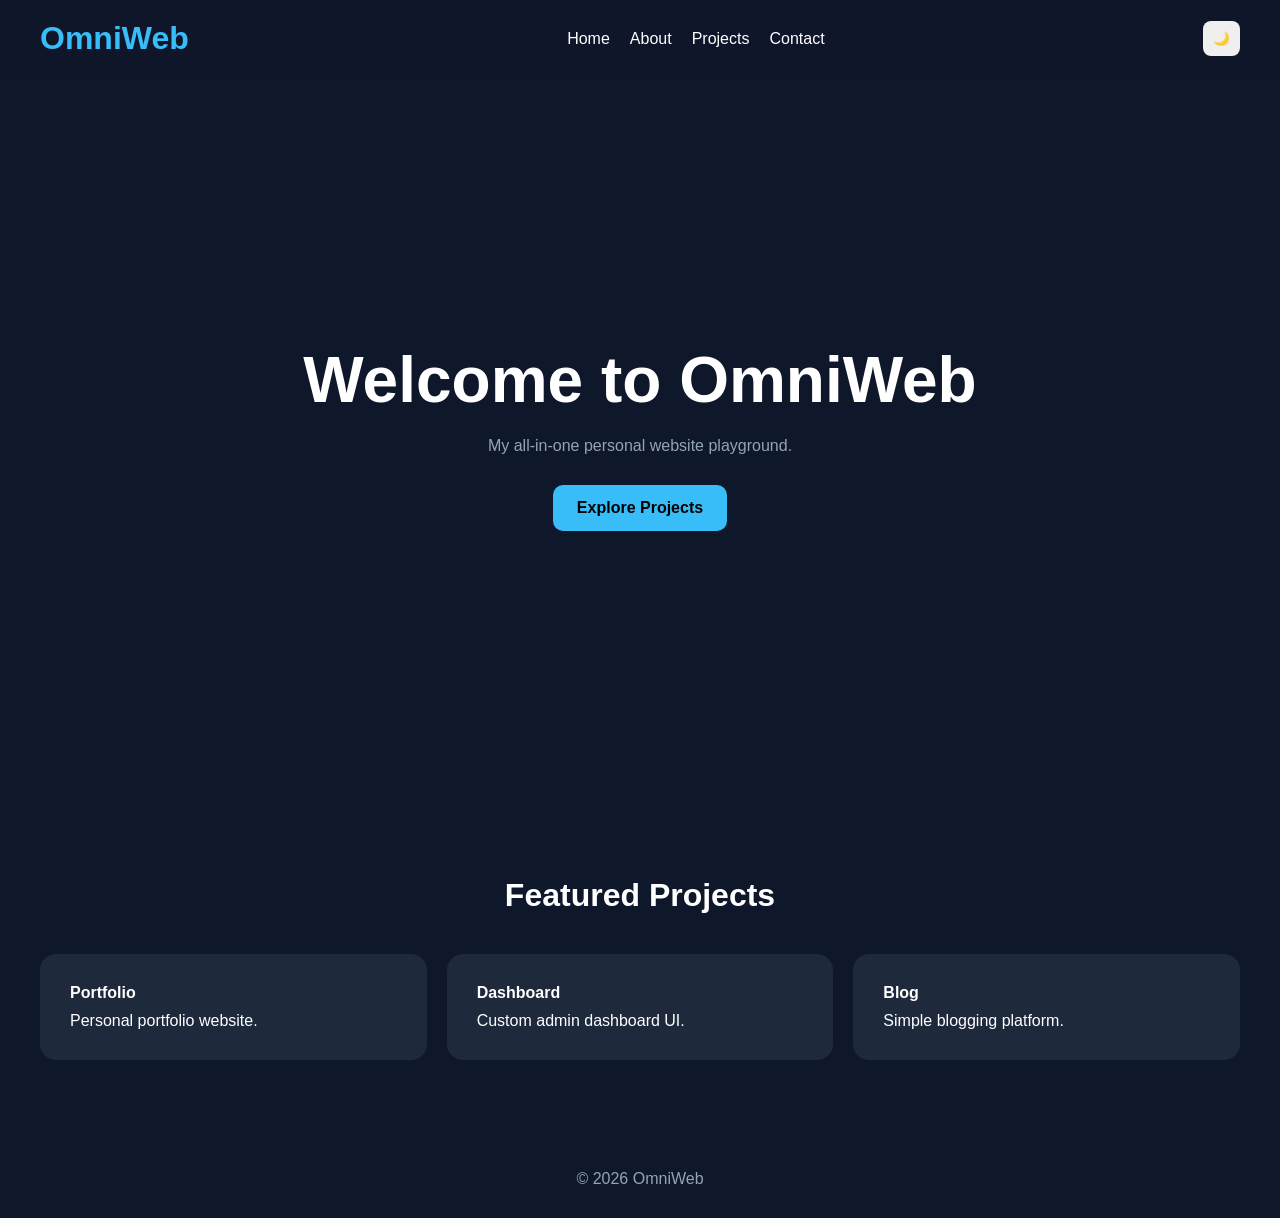
==== index.html @ 2b387e0a "Initial commit" ====
<!DOCTYPE html>
<html lang="en">
<head>
  <meta charset="UTF-8" />
  <meta name="viewport" content="width=device-width, initial-scale=1.0"/>

  <title>OmniWeb</title>

  <link rel="stylesheet" href="assets/css/style.css">
</head>
<body>

  <!-- NAVBAR -->
  <header class="navbar">
    <h1 class="logo">OmniWeb</h1>

    <nav id="navMenu">
      <a href="index.html">Home</a>
      <a href="about.html">About</a>
      <a href="projects.html">Projects</a>
      <a href="contact.html">Contact</a>
    </nav>

    <div class="nav-buttons">
      <button id="themeBtn">🌙</button>
      <button id="menuBtn">☰</button>
    </div>
  </header>

  <!-- HERO -->
  <section class="hero">
    <h2>Welcome to OmniWeb</h2>
    <p>
      My all-in-one personal website playground.
    </p>

    <a href="projects.html" class="hero-btn">
      Explore Projects
    </a>
  </section>

  <!-- PROJECT PREVIEW -->
  <section class="projects-preview">

    <h3>Featured Projects</h3>

    <div class="cards">

      <div class="card">
        <h4>Portfolio</h4>
        <p>Personal portfolio website.</p>
      </div>

      <div class="card">
        <h4>Dashboard</h4>
        <p>Custom admin dashboard UI.</p>
      </div>

      <div class="card">
        <h4>Blog</h4>
        <p>Simple blogging platform.</p>
      </div>

    </div>
  </section>

  <!-- FOOTER -->
  <footer>
    <p>© 2026 OmniWeb</p>
  </footer>

  <script src="assets/js/script.js"></script>
</body>
</html>
---- assets/css/style.css ----
:root {
  --bg: #0f172a;
  --card: #1e293b;
  --text: white;
  --accent: #38bdf8;
}

.light {
  --bg: #f8fafc;
  --card: white;
  --text: #0f172a;
}

* {
  margin: 0;
  padding: 0;
  box-sizing: border-box;
  scroll-behavior: smooth;
}

body {
  background: var(--bg);
  color: var(--text);
  font-family: Arial, sans-serif;
  transition: 0.3s ease;
}

/* NAVBAR */

.navbar {
  display: flex;
  justify-content: space-between;
  align-items: center;

  padding: 20px 40px;

  background: rgba(15, 23, 42, 0.8);
  backdrop-filter: blur(10px);

  position: sticky;
  top: 0;
}

.logo {
  color: var(--accent);
}

nav {
  display: flex;
  gap: 20px;
}

nav a {
  color: var(--text);
  text-decoration: none;
}

nav a:hover {
  color: var(--accent);
}

.nav-buttons {
  display: flex;
  gap: 10px;
}

button {
  border: none;
  padding: 10px;
  border-radius: 8px;
  cursor: pointer;
}

/* HERO */

.hero {
  min-height: 80vh;

  display: flex;
  flex-direction: column;
  justify-content: center;
  align-items: center;

  text-align: center;
  padding: 20px;

  animation: fadeIn 1s ease;
}

.hero h2 {
  font-size: 4rem;
  margin-bottom: 20px;
}

.hero p {
  max-width: 600px;
  color: #94a3b8;
  margin-bottom: 30px;
}

.hero-btn {
  background: var(--accent);
  color: black;

  padding: 14px 24px;
  border-radius: 10px;

  text-decoration: none;
  font-weight: bold;
}

/* PROJECTS */

.projects-preview {
  padding: 80px 40px;
}

.projects-preview h3 {
  text-align: center;
  margin-bottom: 40px;
  font-size: 2rem;
}

.cards {
  display: grid;

  grid-template-columns:
    repeat(auto-fit, minmax(250px, 1fr));

  gap: 20px;
}

.card {
  background: var(--card);

  padding: 30px;
  border-radius: 16px;

  transition: 0.3s ease;
}

.card:hover {
  transform: translateY(-5px);
}

.card h4 {
  margin-bottom: 10px;
}

/* FOOTER */

footer {
  text-align: center;
  padding: 30px;
  color: #94a3b8;
}

/* MOBILE */

#menuBtn {
  display: none;
}

@media (max-width: 768px) {

  nav {
    display: none;

    position: absolute;
    top: 80px;
    right: 20px;

    background: var(--card);

    flex-direction: column;

    padding: 20px;
    border-radius: 12px;
  }

  nav.active {
    display: flex;
  }

  #menuBtn {
    display: block;
  }

  .hero h2 {
    font-size: 2.5rem;
  }
}

/* ANIMATION */

@keyframes fadeIn {
  from {
    opacity: 0;
    transform: translateY(20px);
  }

  to {
    opacity: 1;
    transform: translateY(0);
  }
}
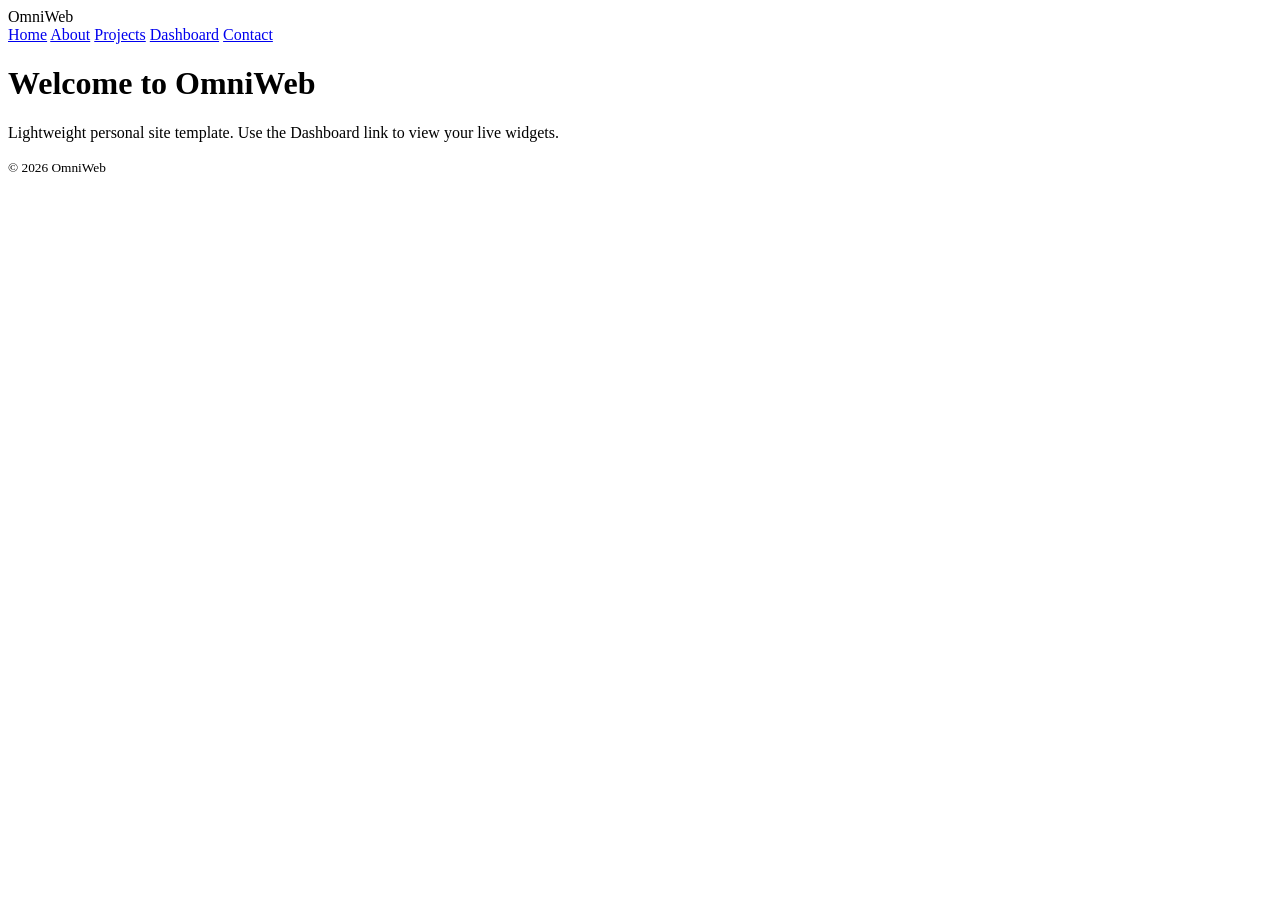
==== commit e07b38a9: "Initial commit" ====
--- a/index.html
+++ b/index.html
@@ -1,74 +1,34 @@
-<!DOCTYPE html>
+<!doctype html>
 <html lang="en">
 <head>
-  <meta charset="UTF-8" />
-  <meta name="viewport" content="width=device-width, initial-scale=1.0"/>
-
-  <title>OmniWeb</title>
-
-  <link rel="stylesheet" href="assets/css/style.css">
+  <meta charset="utf-8" />
+  <meta name="viewport" content="width=device-width,initial-scale=1" />
+  <title>OmniWeb — Home</title>
+  <link rel="stylesheet" href="style.css" />
 </head>
 <body>
-
-  <!-- NAVBAR -->
-  <header class="navbar">
-    <h1 class="logo">OmniWeb</h1>
-
-    <nav id="navMenu">
+  <header class="site-header">
+    <div class="site-brand">OmniWeb</div>
+    <nav class="site-nav">
       <a href="index.html">Home</a>
       <a href="about.html">About</a>
       <a href="projects.html">Projects</a>
+      <a href="dashboard.html" class="nav-active">Dashboard</a>
       <a href="contact.html">Contact</a>
     </nav>
-
-    <div class="nav-buttons">
-      <button id="themeBtn">🌙</button>
-      <button id="menuBtn">☰</button>
-    </div>
   </header>
 
-  <!-- HERO -->
-  <section class="hero">
-    <h2>Welcome to OmniWeb</h2>
-    <p>
-      My all-in-one personal website playground.
-    </p>
+  <main class="container">
+    <h1>Welcome to OmniWeb</h1>
+    <p>Lightweight personal site template. Use the Dashboard link to view your live widgets.</p>
+  </main>
 
-    <a href="projects.html" class="hero-btn">
-      Explore Projects
-    </a>
-  </section>
-
-  <!-- PROJECT PREVIEW -->
-  <section class="projects-preview">
-
-    <h3>Featured Projects</h3>
-
-    <div class="cards">
-
-      <div class="card">
-        <h4>Portfolio</h4>
-        <p>Personal portfolio website.</p>
-      </div>
-
-      <div class="card">
-        <h4>Dashboard</h4>
-        <p>Custom admin dashboard UI.</p>
-      </div>
-
-      <div class="card">
-        <h4>Blog</h4>
-        <p>Simple blogging platform.</p>
-      </div>
-
-    </div>
-  </section>
-
-  <!-- FOOTER -->
-  <footer>
-    <p>© 2026 OmniWeb</p>
+  <footer class="site-footer">
+    <small>&copy; <span id="year"></span> OmniWeb</small>
   </footer>
 
-  <script src="assets/js/script.js"></script>
+  <script>
+    document.getElementById('year').textContent = new Date().getFullYear();
+  </script>
 </body>
-</html>+</html>
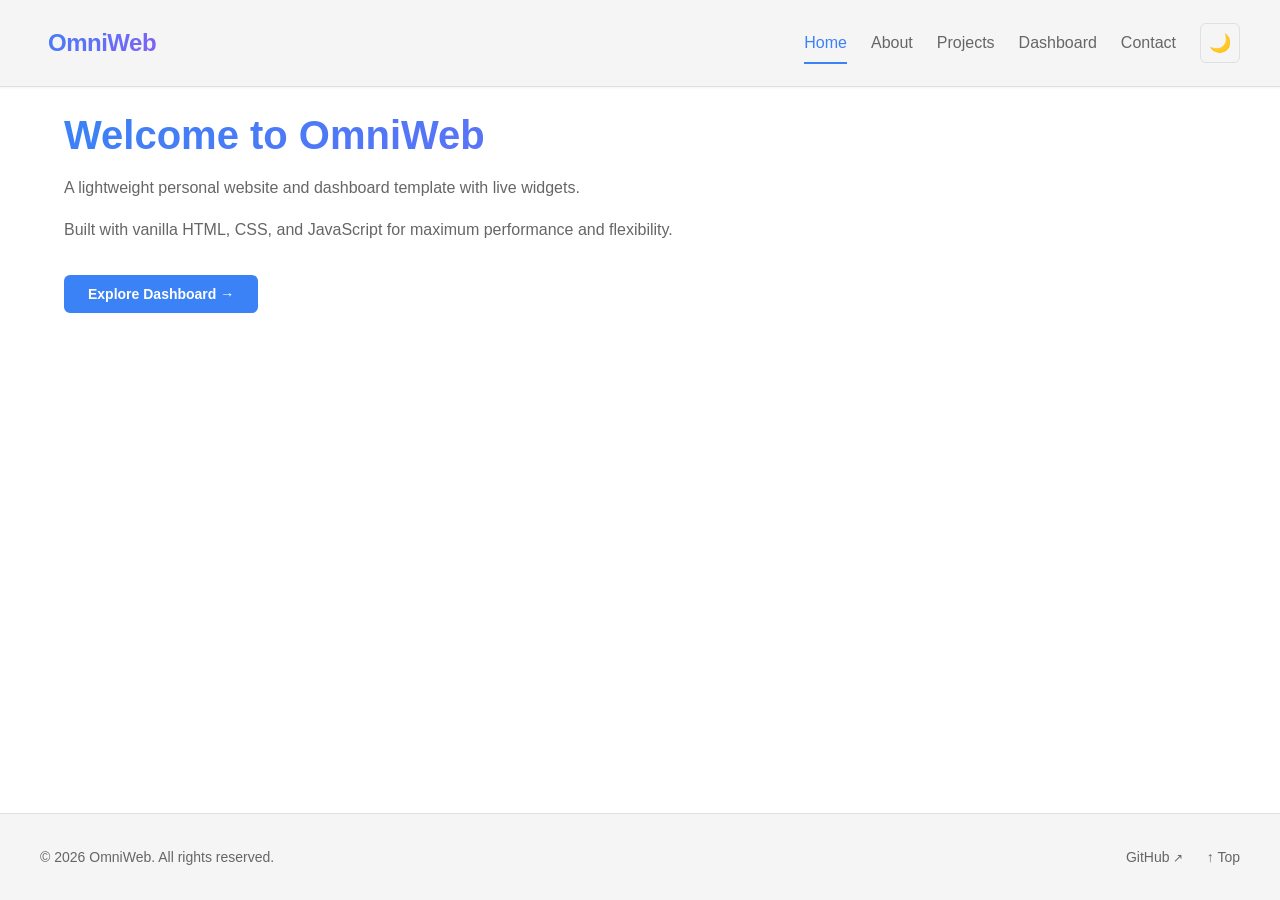
==== commit 6ffaf6b5: "Restructure and optimize: DRY HTML, extract shared header/footer, organize assets, improve code qual" ====
--- a/index.html
+++ b/index.html
@@ -1,34 +1,49 @@
-<!doctype html>
+<!DOCTYPE html>
 <html lang="en">
 <head>
-  <meta charset="utf-8" />
-  <meta name="viewport" content="width=device-width,initial-scale=1" />
+  <meta charset="UTF-8" />
+  <meta name="viewport" content="width=device-width, initial-scale=1.0" />
+  <meta name="description" content="OmniWeb - A lightweight personal website and dashboard" />
+  <meta name="theme-color" content="#3b82f6" />
   <title>OmniWeb — Home</title>
-  <link rel="stylesheet" href="style.css" />
+  <link rel="stylesheet" href="css/style.css" />
 </head>
 <body>
   <header class="site-header">
-    <div class="site-brand">OmniWeb</div>
-    <nav class="site-nav">
-      <a href="index.html">Home</a>
-      <a href="about.html">About</a>
-      <a href="projects.html">Projects</a>
-      <a href="dashboard.html" class="nav-active">Dashboard</a>
-      <a href="contact.html">Contact</a>
-    </nav>
+    <div class="header-container">
+      <a href="index.html" class="site-brand" title="OmniWeb Home">OmniWeb</a>
+      <button class="mobile-menu-btn" aria-label="Toggle navigation menu" aria-expanded="false">☰</button>
+      <nav class="site-nav" role="navigation" aria-label="Main navigation">
+        <a href="index.html" class="nav-active" data-page="home">Home</a>
+        <a href="about.html" data-page="about">About</a>
+        <a href="projects.html" data-page="projects">Projects</a>
+        <a href="dashboard.html" data-page="dashboard">Dashboard</a>
+        <a href="contact.html" data-page="contact">Contact</a>
+        <button class="toggle-dark" aria-label="Toggle dark mode" title="Toggle dark/light mode">🌙</button>
+      </nav>
+    </div>
   </header>
 
   <main class="container">
-    <h1>Welcome to OmniWeb</h1>
-    <p>Lightweight personal site template. Use the Dashboard link to view your live widgets.</p>
+    <section>
+      <h1>Welcome to OmniWeb</h1>
+      <p>A lightweight personal website and dashboard template with live widgets.</p>
+      <p>Built with vanilla HTML, CSS, and JavaScript for maximum performance and flexibility.</p>
+      <a href="dashboard.html" class="project-link">Explore Dashboard →</a>
+    </section>
   </main>
 
-  <footer class="site-footer">
-    <small>&copy; <span id="year"></span> OmniWeb</small>
+  <footer class="site-footer" role="contentinfo">
+    <div class="footer-container">
+      <small>&copy; <span id="year">2026</span> OmniWeb. All rights reserved.</small>
+      <nav class="footer-nav" aria-label="Footer links">
+        <a href="https://github.com/StaticTrace/OmniWeb" rel="external" target="_blank">GitHub</a>
+        <a href="#" class="scroll-to-top" aria-label="Back to top">↑ Top</a>
+      </nav>
+    </div>
   </footer>
 
-  <script>
-    document.getElementById('year').textContent = new Date().getFullYear();
-  </script>
+  <script src="js/utils.js"></script>
+  <script src="js/main.js"></script>
 </body>
-</html>
+</html>
--- a/css/style.css
+++ b/css/style.css
@@ -0,0 +1,9 @@
+/* Main stylesheet - Import all component styles */
+@import 'variables.css';
+@import 'global.css';
+@import 'header.css';
+@import 'footer.css';
+@import 'pages.css';
+@import 'dashboard.css';
+@import 'animations.css';
+@import 'responsive.css';
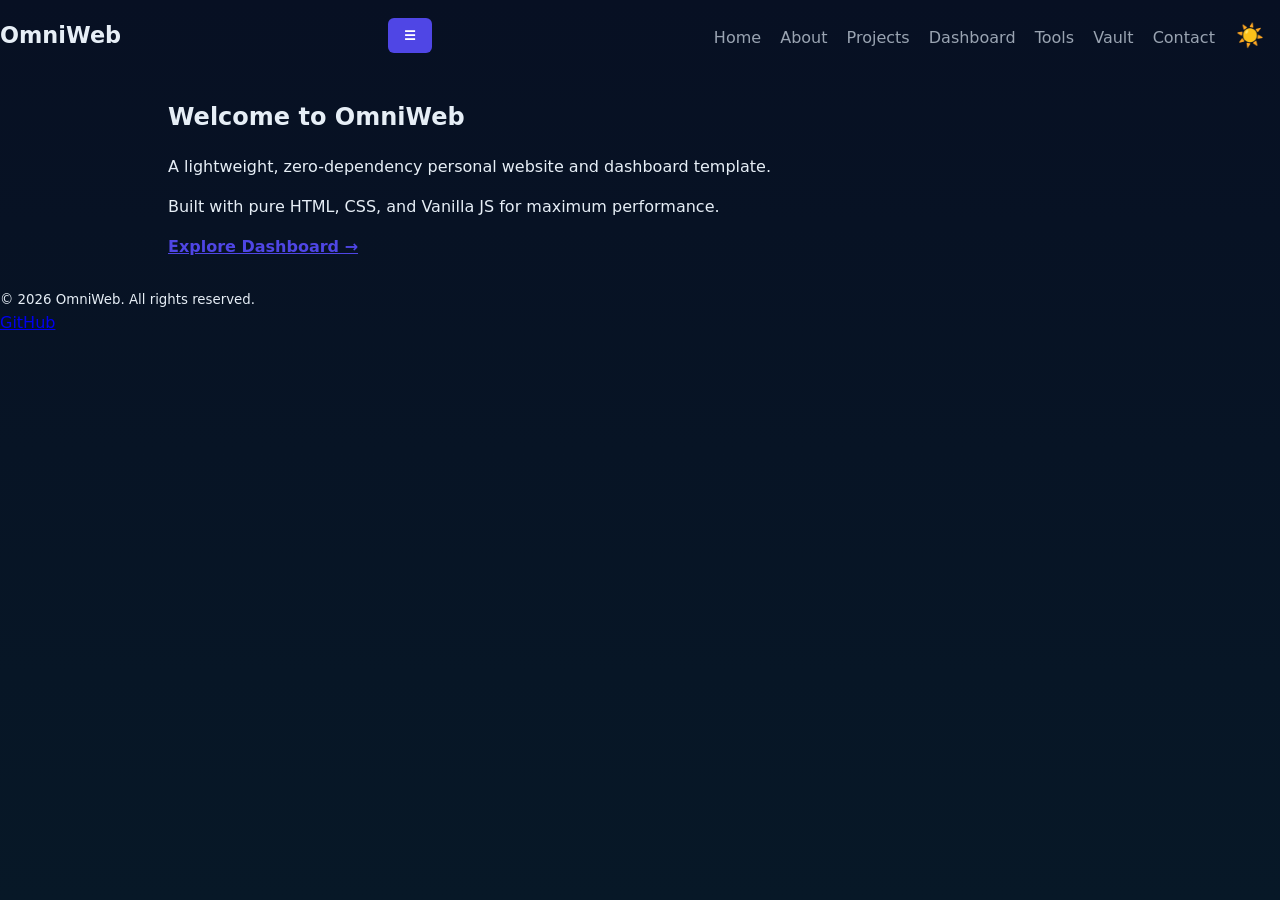
==== commit 6837a13a: "Update" ====
--- a/index.html
+++ b/index.html
@@ -4,22 +4,24 @@
   <meta charset="UTF-8" />
   <meta name="viewport" content="width=device-width, initial-scale=1.0" />
   <meta name="description" content="OmniWeb - A lightweight personal website and dashboard" />
-  <meta name="theme-color" content="#3b82f6" />
+  <meta name="theme-color" content="#4f46e5" />
   <title>OmniWeb — Home</title>
-  <link rel="stylesheet" href="css/style.css" />
+  <link rel="stylesheet" href="style.css" />
 </head>
 <body>
   <header class="site-header">
     <div class="header-container">
-      <a href="index.html" class="site-brand" title="OmniWeb Home">OmniWeb</a>
-      <button class="mobile-menu-btn" aria-label="Toggle navigation menu" aria-expanded="false">☰</button>
+      <a href="index.html" class="site-brand">OmniWeb</a>
+      <button class="mobile-menu-btn" aria-label="Toggle navigation menu">☰</button>
       <nav class="site-nav" role="navigation" aria-label="Main navigation">
-        <a href="index.html" class="nav-active" data-page="home">Home</a>
-        <a href="about.html" data-page="about">About</a>
-        <a href="projects.html" data-page="projects">Projects</a>
-        <a href="dashboard.html" data-page="dashboard">Dashboard</a>
-        <a href="contact.html" data-page="contact">Contact</a>
-        <button class="toggle-dark" aria-label="Toggle dark mode" title="Toggle dark/light mode">🌙</button>
+        <a href="index.html" class="nav-active">Home</a>
+        <a href="about.html">About</a>
+        <a href="projects.html">Projects</a>
+        <a href="dashboard.html">Dashboard</a>
+        <a href="tools.html">Tools</a>
+        <a href="vault.html">Vault</a>
+        <a href="contact.html">Contact</a>
+        <button class="toggle-dark" aria-label="Toggle dark mode">🌙</button>
       </nav>
     </div>
   </header>
@@ -27,23 +29,21 @@
   <main class="container">
     <section>
       <h1>Welcome to OmniWeb</h1>
-      <p>A lightweight personal website and dashboard template with live widgets.</p>
-      <p>Built with vanilla HTML, CSS, and JavaScript for maximum performance and flexibility.</p>
-      <a href="dashboard.html" class="project-link">Explore Dashboard →</a>
+      <p>A lightweight, zero-dependency personal website and dashboard template.</p>
+      <p>Built with pure HTML, CSS, and Vanilla JS for maximum performance.</p>
+      <a href="dashboard.html" style="color:var(--accent); font-weight:600;">Explore Dashboard →</a>
     </section>
   </main>
 
-  <footer class="site-footer" role="contentinfo">
+  <footer class="site-footer">
     <div class="footer-container">
       <small>&copy; <span id="year">2026</span> OmniWeb. All rights reserved.</small>
-      <nav class="footer-nav" aria-label="Footer links">
-        <a href="https://github.com/StaticTrace/OmniWeb" rel="external" target="_blank">GitHub</a>
-        <a href="#" class="scroll-to-top" aria-label="Back to top">↑ Top</a>
+      <nav>
+        <a href="https://github.com/StaticTrace/OmniWeb" target="_blank">GitHub</a>
       </nav>
     </div>
   </footer>
 
-  <script src="js/utils.js"></script>
-  <script src="js/main.js"></script>
+  <script src="script.js"></script>
 </body>
 </html>
--- a/style.css
+++ b/style.css
@@ -0,0 +1,61 @@
+/* style.css - Consolidated flat structure */
+:root {
+  --text: #e6eef6;
+  --muted: #9aa4b2;
+  --accent: #4f46e5;
+  --bg: linear-gradient(180deg, #071023 0%, #071827 100%);
+  --radius: 8px;
+  --focus: rgba(79, 70, 229, 0.18);
+}
+
+* { box-sizing: border-box; }
+html, body { height: 100%; margin: 0; }
+body {
+  color: var(--text);
+  background: var(--bg);
+  font-family: system-ui, -apple-system, sans-serif;
+  line-height: 1.5;
+}
+
+/* Layout */
+.container { max-width: 980px; margin: 28px auto; padding: 0 18px; }
+
+/* Header */
+.site-header { padding: 12px 0; }
+.header-container { display: flex; align-items: center; justify-content: space-between; }
+.site-brand { color: var(--text); font-weight: 600; text-decoration: none; font-size: 1.4rem; }
+.site-nav a { color: var(--muted); margin-left: 14px; text-decoration: none; }
+.site-nav a.active { color: var(--text); font-weight: 600; }
+
+/* Dark/Light Toggle */
+.toggle-dark { background: none; border: none; font-size: 1.4rem; cursor: pointer; }
+
+/* Widgets & Cards */
+.widget { background: rgba(255,255,255,0.05); padding: 18px; border-radius: var(--radius); margin-bottom: 20px; }
+
+/* Tools specific */
+.output { background: rgba(0,0,0,0.06); padding: 12px; border-radius: 6px; white-space: pre-wrap; overflow: auto; }
+
+/* Buttons */
+button {
+  background: var(--accent);
+  color: white;
+  border: 0;
+  padding: 10px 16px;
+  border-radius: 6px;
+  cursor: pointer;
+  font-weight: 600;
+}
+button:active { transform: translateY(1px); }
+
+/* Responsive */
+@media (max-width: 520px) {
+  .site-nav { flex-wrap: wrap; gap: 8px; }
+  .header-container { flex-direction: column; align-items: flex-start; }
+}
+
+/* Focus styles */
+a:focus, button:focus, input:focus, textarea:focus {
+  outline: 3px solid var(--focus);
+  outline-offset: 3px;
+}
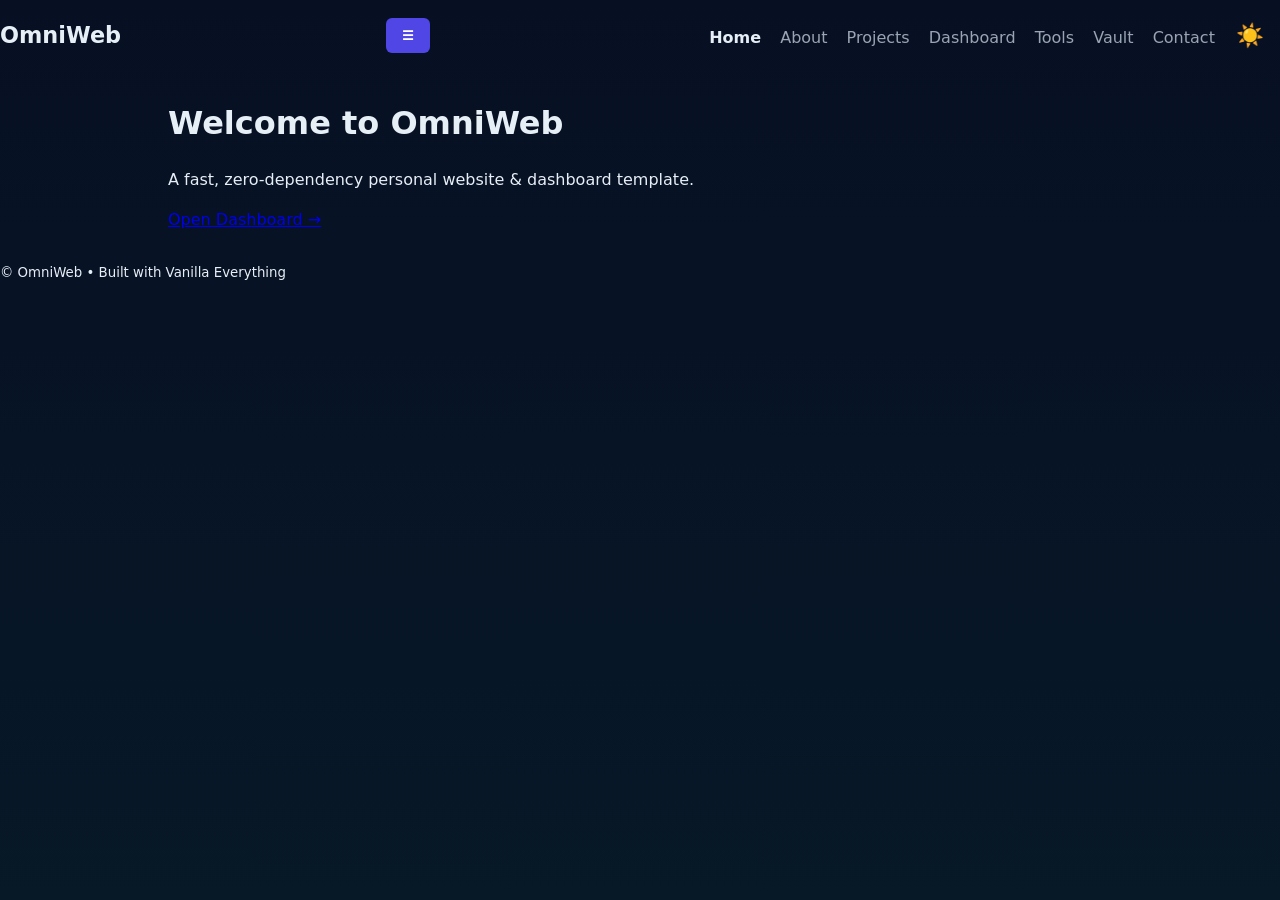
==== commit a06aa4d0: "Update" ====
--- a/index.html
+++ b/index.html
@@ -1,46 +1,39 @@
 <!DOCTYPE html>
 <html lang="en">
 <head>
-  <meta charset="UTF-8" />
-  <meta name="viewport" content="width=device-width, initial-scale=1.0" />
-  <meta name="description" content="OmniWeb - A lightweight personal website and dashboard" />
-  <meta name="theme-color" content="#4f46e5" />
+  <meta charset="UTF-8">
+  <meta name="viewport" content="width=device-width, initial-scale=1.0">
+  <meta name="description" content="OmniWeb - Lightweight personal website and dashboard">
   <title>OmniWeb — Home</title>
-  <link rel="stylesheet" href="style.css" />
+  <link rel="stylesheet" href="style.css">
 </head>
 <body>
   <header class="site-header">
     <div class="header-container">
       <a href="index.html" class="site-brand">OmniWeb</a>
-      <button class="mobile-menu-btn" aria-label="Toggle navigation menu">☰</button>
-      <nav class="site-nav" role="navigation" aria-label="Main navigation">
-        <a href="index.html" class="nav-active">Home</a>
+      <button class="mobile-menu-btn" aria-label="Toggle menu">☰</button>
+      <nav class="site-nav">
+        <a href="index.html" class="active">Home</a>
         <a href="about.html">About</a>
         <a href="projects.html">Projects</a>
         <a href="dashboard.html">Dashboard</a>
         <a href="tools.html">Tools</a>
         <a href="vault.html">Vault</a>
         <a href="contact.html">Contact</a>
-        <button class="toggle-dark" aria-label="Toggle dark mode">🌙</button>
+        <button class="toggle-dark" aria-label="Toggle theme">🌙</button>
       </nav>
     </div>
   </header>
 
   <main class="container">
-    <section>
-      <h1>Welcome to OmniWeb</h1>
-      <p>A lightweight, zero-dependency personal website and dashboard template.</p>
-      <p>Built with pure HTML, CSS, and Vanilla JS for maximum performance.</p>
-      <a href="dashboard.html" style="color:var(--accent); font-weight:600;">Explore Dashboard →</a>
-    </section>
+    <h1>Welcome to OmniWeb</h1>
+    <p>A fast, zero-dependency personal website &amp; dashboard template.</p>
+    <a href="dashboard.html" class="button">Open Dashboard →</a>
   </main>
 
   <footer class="site-footer">
     <div class="footer-container">
-      <small>&copy; <span id="year">2026</span> OmniWeb. All rights reserved.</small>
-      <nav>
-        <a href="https://github.com/StaticTrace/OmniWeb" target="_blank">GitHub</a>
-      </nav>
+      <small>&copy; <span id="year"></span> OmniWeb • Built with Vanilla Everything</small>
     </div>
   </footer>
 
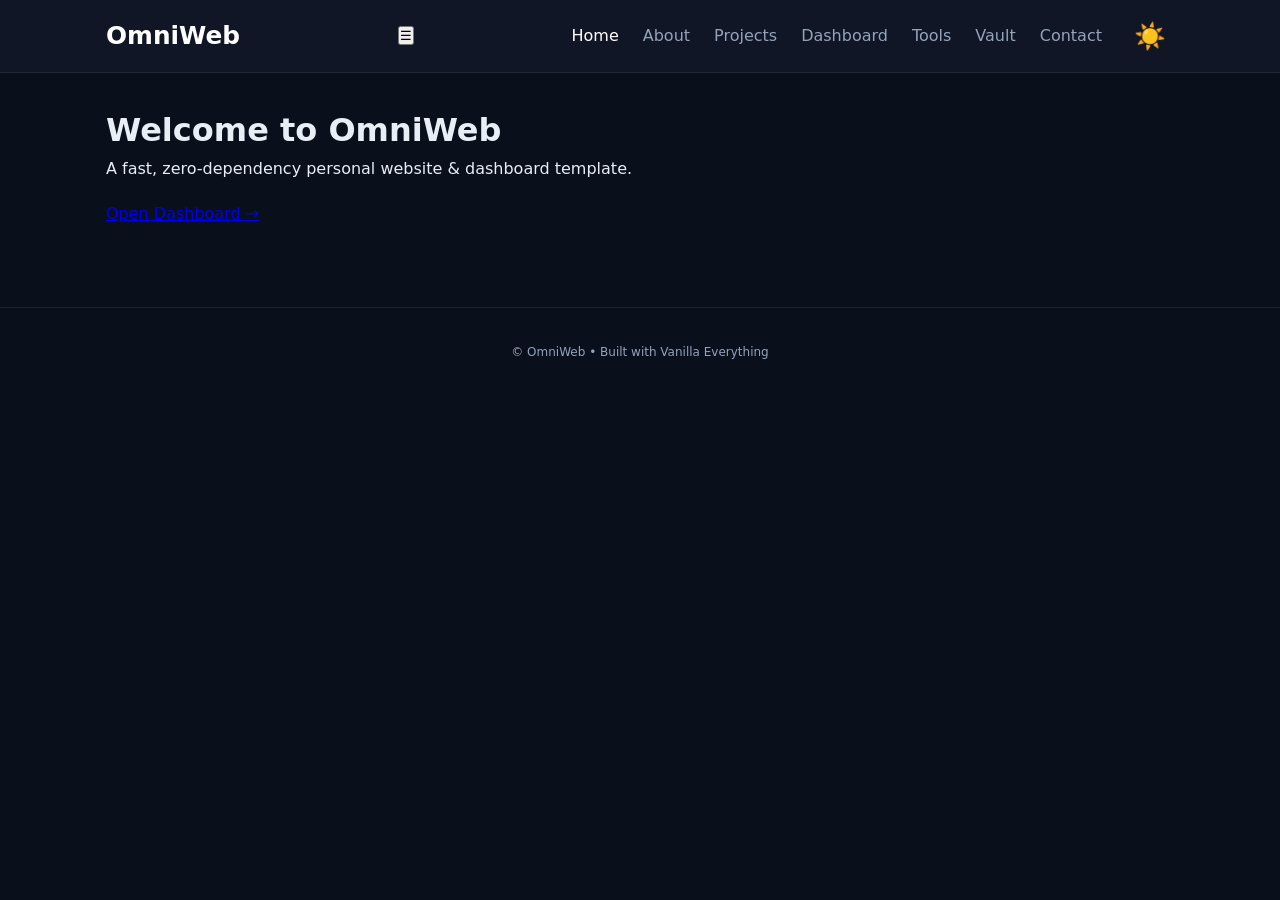
==== commit f2bf0322: "feat: finalize clean flat structure + consistent HTML files" ====
--- a/index.html
+++ b/index.html
@@ -3,7 +3,7 @@
 <head>
   <meta charset="UTF-8">
   <meta name="viewport" content="width=device-width, initial-scale=1.0">
-  <meta name="description" content="OmniWeb - Lightweight personal website and dashboard">
+  <meta name="description" content="OmniWeb - Lightweight zero-dependency personal website and dashboard template">
   <title>OmniWeb — Home</title>
   <link rel="stylesheet" href="style.css">
 </head>
@@ -12,7 +12,7 @@
     <div class="header-container">
       <a href="index.html" class="site-brand">OmniWeb</a>
       <button class="mobile-menu-btn" aria-label="Toggle menu">☰</button>
-      <nav class="site-nav">
+      <nav class="site-nav" aria-label="Main navigation">
         <a href="index.html" class="active">Home</a>
         <a href="about.html">About</a>
         <a href="projects.html">Projects</a>
@@ -28,7 +28,7 @@
   <main class="container">
     <h1>Welcome to OmniWeb</h1>
     <p>A fast, zero-dependency personal website &amp; dashboard template.</p>
-    <a href="dashboard.html" class="button">Open Dashboard →</a>
+    <a href="dashboard.html" class="button" style="display:inline-block; margin-top:20px;">Open Dashboard →</a>
   </main>
 
   <footer class="site-footer">
--- a/style.css
+++ b/style.css
@@ -1,61 +1,241 @@
-/* style.css - Consolidated flat structure */
+/* style.css - Consolidated & Enhanced for OmniWeb (Flat Root) */
 :root {
+  --bg: #0a0f1c;
+  --surface: #111827;
   --text: #e6eef6;
-  --muted: #9aa4b2;
-  --accent: #4f46e5;
-  --bg: linear-gradient(180deg, #071023 0%, #071827 100%);
-  --radius: 8px;
-  --focus: rgba(79, 70, 229, 0.18);
-}
-
-* { box-sizing: border-box; }
-html, body { height: 100%; margin: 0; }
+  --muted: #94a3b8;
+  --accent: #6366f1;
+  --success: #22c55e;
+  --danger: #ef4444;
+  --radius: 12px;
+  --transition: all 0.25s cubic-bezier(0.4, 0.0, 0.2, 1);
+}
+
+* {
+  box-sizing: border-box;
+  margin: 0;
+  padding: 0;
+}
+
 body {
+  font-family: system-ui, -apple-system, BlinkMacSystemFont, 'Segoe UI', Roboto, sans-serif;
+  background: var(--bg);
   color: var(--text);
-  background: var(--bg);
-  font-family: system-ui, -apple-system, sans-serif;
-  line-height: 1.5;
+  line-height: 1.6;
+  min-height: 100vh;
 }
 
 /* Layout */
-.container { max-width: 980px; margin: 28px auto; padding: 0 18px; }
+.container { max-width: 1100px; margin: 0 auto; padding: 2rem 1rem; }
 
 /* Header */
-.site-header { padding: 12px 0; }
-.header-container { display: flex; align-items: center; justify-content: space-between; }
-.site-brand { color: var(--text); font-weight: 600; text-decoration: none; font-size: 1.4rem; }
-.site-nav a { color: var(--muted); margin-left: 14px; text-decoration: none; }
-.site-nav a.active { color: var(--text); font-weight: 600; }
-
-/* Dark/Light Toggle */
-.toggle-dark { background: none; border: none; font-size: 1.4rem; cursor: pointer; }
-
-/* Widgets & Cards */
-.widget { background: rgba(255,255,255,0.05); padding: 18px; border-radius: var(--radius); margin-bottom: 20px; }
-
-/* Tools specific */
-.output { background: rgba(0,0,0,0.06); padding: 12px; border-radius: 6px; white-space: pre-wrap; overflow: auto; }
-
-/* Buttons */
-button {
+.site-header {
+  background: rgba(17, 24, 39, 0.95);
+  backdrop-filter: blur(12px);
+  position: sticky;
+  top: 0;
+  z-index: 100;
+  border-bottom: 1px solid rgba(255,255,255,0.08);
+}
+
+.header-container {
+  display: flex;
+  align-items: center;
+  justify-content: space-between;
+  max-width: 1100px;
+  margin: 0 auto;
+  padding: 1rem;
+}
+
+.site-brand { font-size: 1.55rem; font-weight: 700; color: white; text-decoration: none; }
+
+.site-nav {
+  display: flex;
+  align-items: center;
+  gap: 1.5rem;
+}
+
+.site-nav a {
+  color: var(--muted);
+  text-decoration: none;
+  font-weight: 500;
+  transition: var(--transition);
+}
+
+.site-nav a:hover, .site-nav a.active { color: white; }
+
+.toggle-dark {
+  background: none;
+  border: none;
+  font-size: 1.6rem;
+  cursor: pointer;
+  padding: 4px 8px;
+}
+
+/* Widgets */
+.widget {
+  background: var(--surface);
+  border-radius: var(--radius);
+  padding: 1.75rem;
+  margin-bottom: 1.75rem;
+  box-shadow: 0 4px 6px -1px rgba(0, 0, 0, 0.1);
+}
+
+/* Tools Grid */
+.tools-grid {
+  display: grid;
+  grid-template-columns: repeat(auto-fit, minmax(340px, 1fr));
+  gap: 1.75rem;
+}
+
+/* Form Elements */
+textarea, input {
+  width: 100%;
+  background: rgba(0, 0, 0, 0.3);
+  border: 1px solid rgba(255,255,255,0.1);
+  border-radius: 8px;
+  padding: 12px 14px;
+  color: var(--text);
+  font-family: inherit;
+  resize: vertical;
+}
+
+textarea:focus, input:focus {
+  outline: none;
+  border-color: var(--accent);
+  box-shadow: 0 0 0 3px rgba(99, 102, 241, 0.2);
+}
+
+/* Output Areas */
+.output {
+  background: rgba(0, 0, 0, 0.25);
+  border-radius: 8px;
+  padding: 14px;
+  margin-top: 12px;
+  font-size: 0.95rem;
+  white-space: pre-wrap;
+  overflow-x: auto;
+  max-height: 300px;
+}
+
+/* ==================== CALCULATOR STYLES (Refined) ==================== */
+.calc-display {
+  width: 100%;
+  background: #0a0f1c;
+  border: 2px solid #1f2937;
+  border-radius: 10px;
+  padding: 18px 16px;
+  font-size: 2rem;
+  font-weight: 600;
+  text-align: right;
+  margin-bottom: 16px;
+  color: #e0f2fe;
+  letter-spacing: 1px;
+}
+
+.calc-grid {
+  display: grid;
+  grid-template-columns: repeat(4, 1fr);
+  gap: 10px;
+}
+
+.calc-grid button {
+  padding: 20px 8px;
+  font-size: 1.25rem;
+  font-weight: 600;
+  border: none;
+  border-radius: 10px;
+  cursor: pointer;
+  transition: var(--transition);
+  box-shadow: 0 2px 4px rgba(0, 0, 0, 0.2);
+}
+
+/* Number buttons */
+.calc-grid button:not(.operator):not(.special) {
+  background: #1f2937;
+  color: var(--text);
+}
+
+.calc-grid button:not(.operator):not(.special):hover {
+  background: #374151;
+  transform: translateY(-2px);
+}
+
+/* Operator buttons */
+.calc-grid button.operator {
   background: var(--accent);
   color: white;
-  border: 0;
-  padding: 10px 16px;
-  border-radius: 6px;
-  cursor: pointer;
-  font-weight: 600;
-}
-button:active { transform: translateY(1px); }
+  font-weight: 700;
+}
+
+.calc-grid button.operator:hover {
+  background: #818cf8;
+  transform: translateY(-2px);
+}
+
+/* Special buttons (C, ±, %) */
+.calc-grid button.special {
+  background: #334155;
+  color: #f1f5f9;
+  font-weight: 500;
+}
+
+.calc-grid button.special:hover {
+  background: #475569;
+  transform: translateY(-2px);
+}
+
+/* Equals button */
+.calc-grid button.equals {
+  background: #22c55e;
+  color: white;
+  font-weight: 700;
+  grid-column: span 1;
+}
+
+.calc-grid button.equals:hover {
+  background: #4ade80;
+}
+
+/* Zero button spans two columns */
+.calc-grid button.zero {
+  grid-column: span 2;
+}
+
+/* Footer */
+.site-footer {
+  border-top: 1px solid rgba(255,255,255,0.08);
+  padding: 2rem 1rem;
+  margin-top: 3rem;
+}
+
+.footer-container {
+  max-width: 1100px;
+  margin: 0 auto;
+  text-align: center;
+  color: var(--muted);
+  font-size: 0.9rem;
+}
 
 /* Responsive */
-@media (max-width: 520px) {
-  .site-nav { flex-wrap: wrap; gap: 8px; }
-  .header-container { flex-direction: column; align-items: flex-start; }
-}
-
-/* Focus styles */
-a:focus, button:focus, input:focus, textarea:focus {
-  outline: 3px solid var(--focus);
-  outline-offset: 3px;
+@media (max-width: 640px) {
+  .header-container { flex-direction: column; gap: 1rem; }
+  .site-nav { flex-wrap: wrap; justify-content: center; gap: 1rem; }
+  .tools-grid { grid-template-columns: 1fr; }
+  
+  .calc-grid button { padding: 18px 6px; font-size: 1.1rem; }
+}
+
+/* Light Mode */
+html.light {
+  --bg: #f8fafc;
+  --surface: #ffffff;
+  --text: #1e2937;
+  --muted: #64748b;
+}
+
+html.light .calc-display {
+  background: #f1f5f9;
+  color: #1e2937;
+  border-color: #cbd5e1;
 }
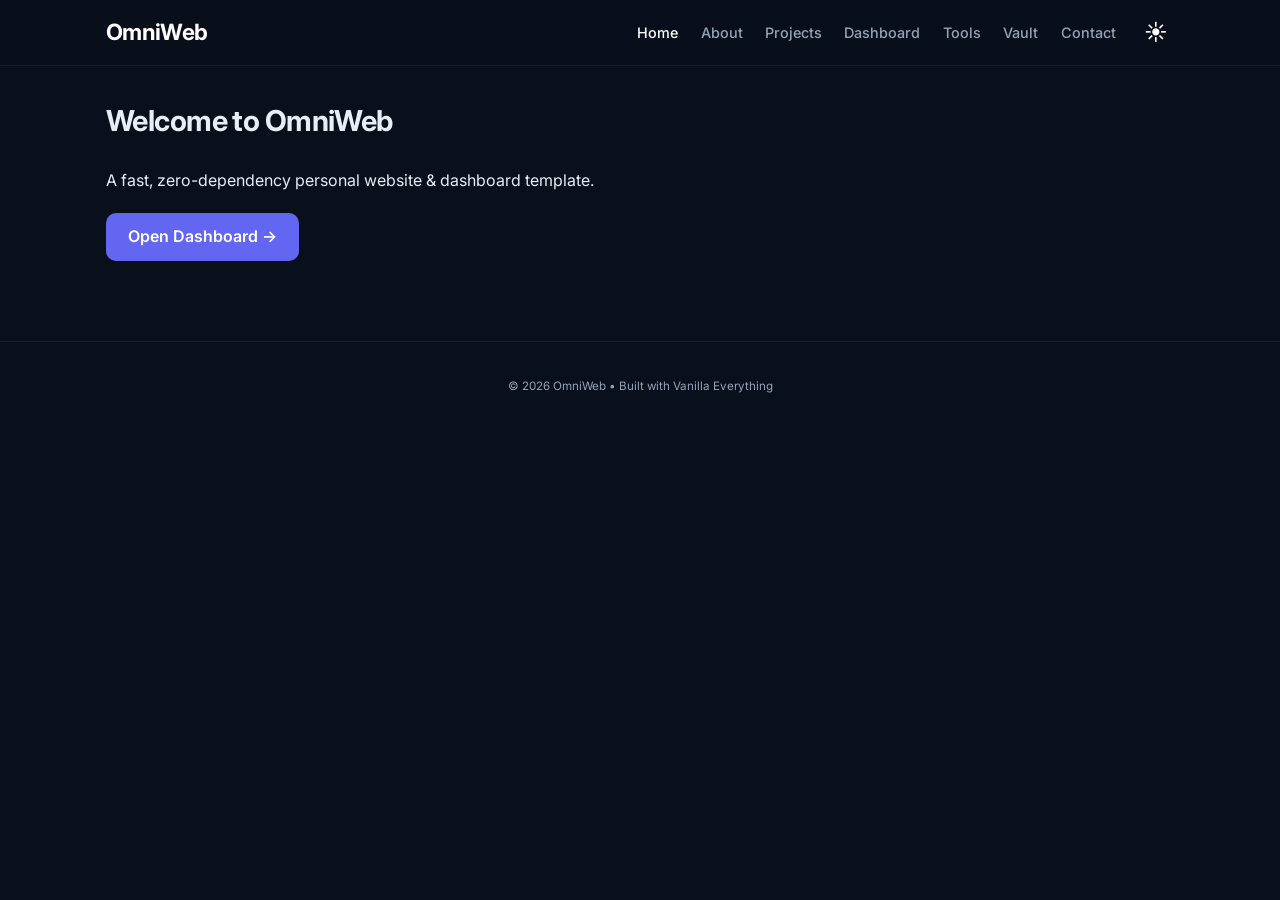
==== commit 74d62222: "Update" ====
--- a/index.html
+++ b/index.html
@@ -3,8 +3,17 @@
 <head>
   <meta charset="UTF-8">
   <meta name="viewport" content="width=device-width, initial-scale=1.0">
-  <meta name="description" content="OmniWeb - Lightweight zero-dependency personal website and dashboard template">
+  <meta name="description" content="OmniWeb — Lightweight zero-dependency personal website and dashboard template.">
+  <meta property="og:title" content="OmniWeb">
+  <meta property="og:description" content="A fast, zero-dependency personal website and dashboard template built with pure HTML, CSS, and JavaScript.">
+  <meta property="og:type" content="website">
+  <meta name="twitter:card" content="summary">
+  <meta name="twitter:title" content="OmniWeb">
+  <meta name="twitter:description" content="A fast, zero-dependency personal website and dashboard template.">
   <title>OmniWeb — Home</title>
+  <link rel="icon" type="image/svg+xml" href="favicon.svg">
+  <link rel="manifest" href="manifest.json">
+  <meta name="theme-color" content="#6366f1">
   <link rel="stylesheet" href="style.css">
 </head>
 <body>
@@ -39,4 +48,4 @@
 
   <script src="script.js"></script>
 </body>
-</html>+</html>
--- a/style.css
+++ b/style.css
@@ -1,41 +1,55 @@
-/* style.css - Consolidated & Enhanced for OmniWeb (Flat Root) */
+/* style.css - OmniWeb */
+@import url('https://fonts.googleapis.com/css2?family=Inter:wght@400;500;600;700&display=swap');
+
 :root {
   --bg: #0a0f1c;
   --surface: #111827;
+  --surface2: #1a2235;
   --text: #e6eef6;
   --muted: #94a3b8;
   --accent: #6366f1;
+  --accent-soft: rgba(99,102,241,0.12);
   --success: #22c55e;
   --danger: #ef4444;
-  --radius: 12px;
-  --transition: all 0.25s cubic-bezier(0.4, 0.0, 0.2, 1);
-}
-
-* {
-  box-sizing: border-box;
-  margin: 0;
-  padding: 0;
-}
+  --radius: 14px;
+  --transition: all 0.22s cubic-bezier(0.4, 0.0, 0.2, 1);
+}
+
+* { box-sizing: border-box; margin: 0; padding: 0; }
 
 body {
-  font-family: system-ui, -apple-system, BlinkMacSystemFont, 'Segoe UI', Roboto, sans-serif;
+  font-family: 'Inter', system-ui, -apple-system, sans-serif;
   background: var(--bg);
   color: var(--text);
   line-height: 1.6;
   min-height: 100vh;
-}
-
-/* Layout */
+  animation: pageIn 0.28s ease both;
+}
+
+@keyframes pageIn {
+  from { opacity: 0; transform: translateY(10px); }
+  to   { opacity: 1; transform: translateY(0); }
+}
+
+/* ── Layout ─────────────────────────────────────────────────────────────────── */
 .container { max-width: 1100px; margin: 0 auto; padding: 2rem 1rem; }
 
-/* Header */
+h1 {
+  font-size: 1.8rem;
+  font-weight: 700;
+  margin-bottom: 1.5rem;
+  letter-spacing: -0.02em;
+}
+
+/* ── Header ─────────────────────────────────────────────────────────────────── */
 .site-header {
-  background: rgba(17, 24, 39, 0.95);
-  backdrop-filter: blur(12px);
+  background: rgba(10, 15, 28, 0.92);
+  backdrop-filter: blur(16px);
+  -webkit-backdrop-filter: blur(16px);
   position: sticky;
   top: 0;
   z-index: 100;
-  border-bottom: 1px solid rgba(255,255,255,0.08);
+  border-bottom: 1px solid rgba(255,255,255,0.07);
 }
 
 .header-container {
@@ -44,20 +58,27 @@
   justify-content: space-between;
   max-width: 1100px;
   margin: 0 auto;
-  padding: 1rem;
-}
-
-.site-brand { font-size: 1.55rem; font-weight: 700; color: white; text-decoration: none; }
+  padding: 0.9rem 1rem;
+}
+
+.site-brand {
+  font-size: 1.4rem;
+  font-weight: 700;
+  color: white;
+  text-decoration: none;
+  letter-spacing: -0.03em;
+}
 
 .site-nav {
   display: flex;
   align-items: center;
-  gap: 1.5rem;
+  gap: 1.4rem;
 }
 
 .site-nav a {
   color: var(--muted);
   text-decoration: none;
+  font-size: 0.9rem;
   font-weight: 500;
   transition: var(--transition);
 }
@@ -67,144 +88,810 @@
 .toggle-dark {
   background: none;
   border: none;
-  font-size: 1.6rem;
-  cursor: pointer;
-  padding: 4px 8px;
-}
-
-/* Widgets */
+  font-size: 1.4rem;
+  cursor: pointer;
+  padding: 4px 6px;
+  line-height: 1;
+}
+
+.mobile-menu-btn {
+  display: none;
+  background: none;
+  border: 1px solid rgba(255,255,255,0.14);
+  color: var(--text);
+  font-size: 1.3rem;
+  line-height: 1;
+  padding: 6px 12px;
+  border-radius: 8px;
+  cursor: pointer;
+  transition: var(--transition);
+}
+.mobile-menu-btn:hover { background: rgba(255,255,255,0.07); }
+
+/* ── Widgets ────────────────────────────────────────────────────────────────── */
 .widget {
   background: var(--surface);
   border-radius: var(--radius);
-  padding: 1.75rem;
-  margin-bottom: 1.75rem;
-  box-shadow: 0 4px 6px -1px rgba(0, 0, 0, 0.1);
-}
-
-/* Tools Grid */
+  padding: 1.6rem;
+  box-shadow: 0 1px 3px rgba(0,0,0,0.2), 0 8px 24px rgba(0,0,0,0.12);
+  border: 1px solid rgba(255,255,255,0.05);
+  transition: opacity 0.5s ease, transform 0.5s ease, box-shadow 0.22s;
+}
+
+.widget:hover {
+  box-shadow: 0 1px 3px rgba(0,0,0,0.2), 0 12px 32px rgba(0,0,0,0.2);
+}
+
+.widget h2 {
+  font-size: 0.8rem;
+  font-weight: 600;
+  color: var(--muted);
+  letter-spacing: 0.07em;
+  text-transform: uppercase;
+  margin-bottom: 1.1rem;
+}
+
+/* Scroll fade-in */
+.widget.will-animate {
+  opacity: 0;
+  transform: translateY(18px);
+}
+.widget.visible {
+  opacity: 1;
+  transform: translateY(0);
+}
+
+/* ── Dashboard Grid ──────────────────────────────────────────────────────────── */
+.dashboard-grid {
+  display: grid;
+  grid-template-columns: repeat(auto-fit, minmax(320px, 1fr));
+  gap: 1.5rem;
+}
+
+.widget-full { grid-column: 1 / -1; }
+
+/* ── Time Widget ─────────────────────────────────────────────────────────────── */
+.time-display {
+  font-size: 3rem;
+  font-weight: 700;
+  letter-spacing: -1px;
+  font-variant-numeric: tabular-nums;
+  line-height: 1;
+}
+
+.time-date {
+  color: var(--muted);
+  font-size: 0.9rem;
+  margin-top: 6px;
+}
+
+/* ── Weather Widget ──────────────────────────────────────────────────────────── */
+.weather-temp {
+  display: block;
+  font-size: 2.4rem;
+  font-weight: 700;
+  line-height: 1;
+  margin-bottom: 6px;
+}
+.weather-detail { color: var(--muted); font-size: 0.88rem; }
+
+/* ── Focus Widget ────────────────────────────────────────────────────────────── */
+.focus-text {
+  font-size: 1.4rem;
+  font-weight: 600;
+  letter-spacing: -0.02em;
+  margin-bottom: 1rem;
+  min-height: 2rem;
+  color: var(--text);
+}
+.focus-text.empty { color: var(--muted); font-weight: 400; font-size: 1rem; }
+.focus-input-row { display: flex; gap: 10px; }
+.focus-input-row input { flex: 1; }
+
+/* ── To-Do Widget ────────────────────────────────────────────────────────────── */
+.todo-input-row {
+  display: flex;
+  gap: 10px;
+  margin-bottom: 1rem;
+}
+.todo-input-row input { flex: 1; }
+
+.todo-list {
+  display: flex;
+  flex-direction: column;
+  gap: 6px;
+  max-height: 260px;
+  overflow-y: auto;
+}
+
+.todo-item {
+  display: flex;
+  align-items: center;
+  gap: 10px;
+  padding: 10px 12px;
+  background: var(--surface2);
+  border-radius: 8px;
+  transition: var(--transition);
+}
+
+.todo-item.done .todo-text {
+  text-decoration: line-through;
+  color: var(--muted);
+}
+
+.todo-check {
+  width: 22px;
+  height: 22px;
+  border-radius: 50%;
+  border: 2px solid rgba(255,255,255,0.2);
+  background: none;
+  color: white;
+  font-size: 0.75rem;
+  padding: 0;
+  flex-shrink: 0;
+  display: flex;
+  align-items: center;
+  justify-content: center;
+  cursor: pointer;
+  transition: var(--transition);
+}
+
+.todo-item.done .todo-check {
+  background: var(--success);
+  border-color: var(--success);
+}
+
+.todo-text { flex: 1; font-size: 0.93rem; }
+
+.todo-del {
+  background: none;
+  border: none;
+  color: var(--muted);
+  font-size: 1.2rem;
+  padding: 0 4px;
+  cursor: pointer;
+  line-height: 1;
+  flex-shrink: 0;
+  opacity: 0.5;
+  transition: var(--transition);
+}
+.todo-del:hover { opacity: 1; color: var(--danger); }
+
+.todo-stats {
+  font-size: 0.78rem;
+  color: var(--muted);
+  margin-top: 10px;
+}
+
+/* ── Quick Links Widget ──────────────────────────────────────────────────────── */
+.ql-grid {
+  display: grid;
+  grid-template-columns: repeat(auto-fill, minmax(130px, 1fr));
+  gap: 10px;
+  margin-bottom: 1.2rem;
+}
+
+.ql-card {
+  position: relative;
+  border-radius: 10px;
+  overflow: hidden;
+}
+
+.ql-link {
+  display: flex;
+  flex-direction: column;
+  align-items: center;
+  gap: 6px;
+  padding: 14px 10px;
+  background: var(--surface2);
+  text-decoration: none;
+  color: var(--text);
+  font-size: 0.85rem;
+  font-weight: 500;
+  border-radius: 10px;
+  transition: var(--transition);
+  border: 1px solid rgba(255,255,255,0.05);
+}
+
+.ql-link:hover {
+  background: rgba(99,102,241,0.15);
+  border-color: rgba(99,102,241,0.3);
+  color: white;
+}
+
+.ql-icon { font-size: 1.5rem; }
+.ql-label { text-align: center; line-height: 1.2; }
+
+.ql-del {
+  position: absolute;
+  top: 4px;
+  right: 4px;
+  background: rgba(0,0,0,0.5);
+  border: none;
+  color: var(--muted);
+  font-size: 0.9rem;
+  width: 18px;
+  height: 18px;
+  border-radius: 50%;
+  padding: 0;
+  cursor: pointer;
+  display: none;
+  align-items: center;
+  justify-content: center;
+  line-height: 1;
+  transition: var(--transition);
+}
+.ql-card:hover .ql-del { display: flex; }
+.ql-del:hover { background: var(--danger); color: white; }
+
+.ql-add-row {
+  display: flex;
+  gap: 8px;
+  flex-wrap: wrap;
+}
+.ql-add-row input { flex: 1; min-width: 80px; }
+.ql-icon-input { max-width: 64px !important; text-align: center; }
+
+/* ── Analytics Widget ───────────────────────────────────────────────────────── */
+.analytics-stats {
+  display: flex;
+  gap: 1rem;
+  margin-bottom: 1.2rem;
+}
+
+.analytics-stat {
+  display: flex;
+  flex-direction: column;
+  align-items: center;
+  flex: 1;
+  background: var(--accent-soft);
+  border: 1px solid rgba(99,102,241,0.2);
+  border-radius: 10px;
+  padding: 12px 8px;
+}
+
+.analytics-num {
+  font-size: 1.7rem;
+  font-weight: 700;
+  color: var(--accent);
+  font-variant-numeric: tabular-nums;
+}
+
+.analytics-label {
+  font-size: 0.72rem;
+  color: var(--muted);
+  margin-top: 2px;
+  text-align: center;
+}
+
+.analytics-pages { display: flex; flex-direction: column; gap: 7px; margin-bottom: 1rem; }
+
+.analytics-row {
+  display: flex;
+  align-items: center;
+  gap: 8px;
+  font-size: 0.86rem;
+}
+
+.analytics-page {
+  width: 88px;
+  white-space: nowrap;
+  overflow: hidden;
+  text-overflow: ellipsis;
+  color: var(--muted);
+  flex-shrink: 0;
+}
+
+.analytics-bar-wrap {
+  flex: 1;
+  background: rgba(255,255,255,0.06);
+  border-radius: 4px;
+  height: 7px;
+  overflow: hidden;
+}
+
+.analytics-bar {
+  height: 100%;
+  background: var(--accent);
+  border-radius: 4px;
+  min-width: 4px;
+  transition: width 0.5s ease;
+}
+
+.analytics-count {
+  width: 24px;
+  text-align: right;
+  color: var(--muted);
+  font-variant-numeric: tabular-nums;
+  flex-shrink: 0;
+}
+
+.analytics-reset {
+  font-size: 0.78rem;
+  background: none;
+  border: 1px solid rgba(239,68,68,0.35);
+  color: var(--danger);
+  border-radius: 6px;
+  padding: 4px 10px;
+  cursor: pointer;
+  transition: var(--transition);
+}
+.analytics-reset:hover { background: rgba(239,68,68,0.1); }
+
+/* ── GitHub Widget ──────────────────────────────────────────────────────────── */
+.gh-feed { display: flex; flex-direction: column; gap: 8px; margin-bottom: 1rem; }
+
+.gh-event {
+  display: flex;
+  align-items: flex-start;
+  gap: 10px;
+  padding: 9px 12px;
+  background: var(--surface2);
+  border-radius: 8px;
+  font-size: 0.86rem;
+}
+
+.gh-icon { font-size: 1rem; flex-shrink: 0; margin-top: 1px; }
+
+.gh-details {
+  display: flex;
+  flex-direction: column;
+  gap: 2px;
+  flex: 1;
+  min-width: 0;
+}
+
+.gh-label { color: var(--text); white-space: nowrap; overflow: hidden; text-overflow: ellipsis; }
+
+.gh-repo {
+  color: var(--accent);
+  text-decoration: none;
+  font-size: 0.8rem;
+}
+.gh-repo:hover { text-decoration: underline; }
+
+.gh-time { color: var(--muted); font-size: 0.76rem; white-space: nowrap; flex-shrink: 0; margin-top: 2px; }
+
+.gh-profile-link { display: inline-block; font-size: 0.83rem; color: var(--accent); text-decoration: none; }
+.gh-profile-link:hover { text-decoration: underline; }
+
+.widget-loading { color: var(--muted); font-size: 0.9rem; }
+.widget-muted { color: var(--muted); font-size: 0.86rem; line-height: 1.5; }
+
+/* ── Pomodoro Widget ────────────────────────────────────────────────────────── */
+.pomo-container {
+  display: flex;
+  flex-direction: column;
+  align-items: center;
+  gap: 1.4rem;
+}
+
+.pomo-modes {
+  display: flex;
+  gap: 6px;
+  background: var(--surface2);
+  padding: 4px;
+  border-radius: 10px;
+}
+
+.pomo-mode {
+  background: none;
+  border: none;
+  color: var(--muted);
+  font-size: 0.84rem;
+  font-weight: 500;
+  padding: 6px 18px;
+  border-radius: 7px;
+  cursor: pointer;
+  transition: var(--transition);
+}
+.pomo-mode:hover:not(.active) { background: rgba(255,255,255,0.06); color: var(--text); opacity: 1; }
+.pomo-mode.active { background: var(--accent); color: white; }
+
+.pomo-ring-wrap {
+  position: relative;
+  width: 200px;
+  height: 200px;
+}
+
+.pomo-ring {
+  width: 200px;
+  height: 200px;
+  transform: rotate(-90deg);
+}
+
+.pomo-ring-bg {
+  fill: none;
+  stroke: rgba(255,255,255,0.07);
+  stroke-width: 9;
+}
+
+.pomo-ring-fg {
+  fill: none;
+  stroke: var(--accent);
+  stroke-width: 9;
+  stroke-linecap: round;
+  transition: stroke-dashoffset 1s linear, stroke 0.4s ease;
+}
+
+.pomo-center {
+  position: absolute;
+  inset: 0;
+  display: flex;
+  flex-direction: column;
+  align-items: center;
+  justify-content: center;
+  gap: 4px;
+}
+
+.pomo-time {
+  font-size: 3rem;
+  font-weight: 700;
+  letter-spacing: -2px;
+  font-variant-numeric: tabular-nums;
+  line-height: 1;
+}
+
+.pomo-sublabel {
+  font-size: 0.7rem;
+  font-weight: 600;
+  color: var(--muted);
+  letter-spacing: 0.1em;
+}
+
+.pomo-controls { display: flex; gap: 10px; }
+
+.pomo-btn-start {
+  padding: 11px 36px;
+  font-size: 0.95rem;
+  font-weight: 600;
+  letter-spacing: 0.02em;
+  min-width: 130px;
+}
+
+.pomo-btn-reset {
+  background: var(--surface2);
+  color: var(--muted);
+  border: 1px solid rgba(255,255,255,0.08);
+  padding: 11px 22px;
+  font-size: 0.95rem;
+}
+.pomo-btn-reset:hover { color: var(--text); opacity: 1; }
+
+.pomo-sessions {
+  display: flex;
+  align-items: center;
+  gap: 10px;
+  font-size: 0.9rem;
+}
+
+.pomo-dots { letter-spacing: 3px; font-size: 1.1rem; }
+.pomo-dot-empty { opacity: 0.3; }
+.pomo-session-count { color: var(--muted); font-size: 0.8rem; }
+
+html.light .pomo-ring-bg { stroke: rgba(0,0,0,0.08); }
+
+/* ── Daily Journal ──────────────────────────────────────────────────────────── */
+.journal-nav {
+  display: flex;
+  align-items: center;
+  justify-content: space-between;
+  margin-bottom: 1rem;
+  gap: 10px;
+}
+
+.journal-nav-btn {
+  background: var(--surface2);
+  border: 1px solid rgba(255,255,255,0.08);
+  color: var(--text);
+  width: 34px;
+  height: 34px;
+  border-radius: 8px;
+  font-size: 1rem;
+  cursor: pointer;
+  display: flex;
+  align-items: center;
+  justify-content: center;
+  flex-shrink: 0;
+  transition: var(--transition);
+}
+.journal-nav-btn:hover { background: var(--accent); color: white; opacity: 1; }
+.journal-nav-btn:disabled { opacity: 0.25; cursor: not-allowed; }
+.journal-nav-btn:disabled:hover { background: var(--surface2); color: var(--text); }
+
+.journal-date-label {
+  font-weight: 600;
+  font-size: 0.95rem;
+  text-align: center;
+  flex: 1;
+  letter-spacing: -0.01em;
+}
+
+.journal-today-chip {
+  font-size: 0.7rem;
+  font-weight: 600;
+  background: var(--accent-soft);
+  color: var(--accent);
+  padding: 2px 8px;
+  border-radius: 20px;
+  letter-spacing: 0.04em;
+  text-transform: uppercase;
+  margin-left: 6px;
+}
+
+.journal-textarea {
+  width: 100%;
+  min-height: 150px;
+  background: var(--surface2);
+  border: 1.5px solid rgba(255,255,255,0.07);
+  border-radius: 10px;
+  color: var(--text);
+  font-family: inherit;
+  font-size: 0.95rem;
+  line-height: 1.7;
+  padding: 14px 16px;
+  resize: vertical;
+  transition: border-color 0.2s;
+  outline: none;
+}
+.journal-textarea:focus { border-color: var(--accent); }
+.journal-textarea::placeholder { color: var(--muted); }
+
+.journal-footer {
+  display: flex;
+  align-items: center;
+  justify-content: space-between;
+  margin-top: 10px;
+  font-size: 0.78rem;
+  color: var(--muted);
+  gap: 8px;
+}
+
+.journal-save-status {
+  display: flex;
+  align-items: center;
+  gap: 6px;
+  transition: opacity 0.4s;
+}
+
+.journal-save-dot {
+  width: 7px;
+  height: 7px;
+  border-radius: 50%;
+  background: var(--success);
+  opacity: 0;
+  transition: opacity 0.3s;
+}
+.journal-save-dot.visible { opacity: 1; }
+
+.journal-stats { display: flex; gap: 12px; }
+
+html.light .journal-textarea {
+  background: rgba(0,0,0,0.04);
+  border-color: rgba(0,0,0,0.1);
+}
+html.light .journal-nav-btn {
+  background: rgba(0,0,0,0.05);
+  border-color: rgba(0,0,0,0.1);
+}
+
+/* ── Habit Tracker ──────────────────────────────────────────────────────────── */
+.habit-list {
+  display: flex;
+  flex-direction: column;
+  gap: 10px;
+  margin-bottom: 1rem;
+}
+
+.habit-card {
+  display: flex;
+  align-items: center;
+  gap: 14px;
+  background: var(--surface2);
+  border-radius: 12px;
+  padding: 14px 16px;
+  position: relative;
+  transition: var(--transition);
+  border: 1.5px solid transparent;
+}
+.habit-card.checked {
+  border-color: rgba(99,102,241,0.3);
+  background: rgba(99,102,241,0.07);
+}
+.habit-card:hover .habit-delete-btn { opacity: 1; }
+
+.habit-icon { font-size: 1.6rem; width: 40px; text-align: center; flex-shrink: 0; }
+
+.habit-info { flex: 1; min-width: 0; }
+.habit-name { font-weight: 600; font-size: 0.95rem; margin-bottom: 7px; }
+
+.habit-dots { display: flex; gap: 5px; }
+.habit-dot {
+  width: 10px;
+  height: 10px;
+  border-radius: 50%;
+  background: rgba(255,255,255,0.1);
+  flex-shrink: 0;
+  transition: background 0.2s;
+}
+.habit-dot.done { background: var(--accent); }
+.habit-dot.today { outline: 2px solid rgba(99,102,241,0.45); outline-offset: 2px; }
+
+.habit-right {
+  display: flex;
+  flex-direction: column;
+  align-items: center;
+  gap: 6px;
+  flex-shrink: 0;
+}
+
+.habit-streak { font-size: 0.78rem; font-weight: 600; color: var(--muted); white-space: nowrap; }
+.habit-streak.active { color: var(--text); }
+
+.habit-check-btn {
+  width: 36px;
+  height: 36px;
+  border-radius: 50%;
+  background: rgba(255,255,255,0.06);
+  border: 1.5px solid rgba(255,255,255,0.12);
+  color: var(--muted);
+  font-size: 1rem;
+  display: flex;
+  align-items: center;
+  justify-content: center;
+  cursor: pointer;
+  transition: var(--transition);
+  padding: 0;
+}
+.habit-check-btn.done { background: var(--accent); border-color: var(--accent); color: white; }
+.habit-check-btn:hover:not(.done) { border-color: var(--accent); color: var(--accent); opacity: 1; }
+
+.habit-delete-btn {
+  position: absolute;
+  top: 8px;
+  right: 10px;
+  background: none;
+  border: none;
+  color: var(--muted);
+  font-size: 1.1rem;
+  line-height: 1;
+  cursor: pointer;
+  opacity: 0;
+  transition: var(--transition);
+  padding: 2px 5px;
+}
+.habit-delete-btn:hover { color: var(--danger); opacity: 1 !important; }
+
+.habit-add-row { display: flex; gap: 8px; align-items: center; flex-wrap: wrap; }
+.habit-icon-input { width: 58px; text-align: center; font-size: 1.1rem; }
+
+html.light .habit-dot { background: rgba(0,0,0,0.1); }
+html.light .habit-check-btn { background: rgba(0,0,0,0.05); border-color: rgba(0,0,0,0.15); }
+
+/* ── Tools Grid ─────────────────────────────────────────────────────────────── */
 .tools-grid {
   display: grid;
   grid-template-columns: repeat(auto-fit, minmax(340px, 1fr));
-  gap: 1.75rem;
-}
-
-/* Form Elements */
-textarea, input {
+  gap: 1.5rem;
+}
+
+/* ── Name Generator ─────────────────────────────────────────────────────────── */
+.namegen-result {
+  font-size: 1.6rem;
+  font-weight: 700;
+  letter-spacing: -0.02em;
+  min-height: 2.5rem;
+  margin-bottom: 1rem;
+  color: var(--accent);
+  word-break: break-all;
+}
+
+.namegen-controls {
+  display: flex;
+  gap: 8px;
+  margin-bottom: 12px;
+  flex-wrap: wrap;
+}
+
+.namegen-type {
+  display: flex;
+  gap: 8px;
+  flex-wrap: wrap;
+}
+
+.namegen-type label {
+  display: flex;
+  align-items: center;
+  gap: 5px;
+  font-size: 0.86rem;
+  cursor: pointer;
+  color: var(--muted);
+}
+
+/* ── Form Elements ──────────────────────────────────────────────────────────── */
+textarea, input[type="text"], input[type="url"], input[type="number"], input[type="email"] {
   width: 100%;
-  background: rgba(0, 0, 0, 0.3);
+  background: rgba(0,0,0,0.25);
   border: 1px solid rgba(255,255,255,0.1);
   border-radius: 8px;
-  padding: 12px 14px;
+  padding: 10px 14px;
   color: var(--text);
   font-family: inherit;
+  font-size: 0.92rem;
   resize: vertical;
+  transition: var(--transition);
 }
 
 textarea:focus, input:focus {
   outline: none;
   border-color: var(--accent);
-  box-shadow: 0 0 0 3px rgba(99, 102, 241, 0.2);
-}
-
-/* Output Areas */
+  box-shadow: 0 0 0 3px rgba(99,102,241,0.18);
+}
+
+/* ── Output Areas ───────────────────────────────────────────────────────────── */
 .output {
-  background: rgba(0, 0, 0, 0.25);
+  background: rgba(0,0,0,0.25);
   border-radius: 8px;
   padding: 14px;
   margin-top: 12px;
-  font-size: 0.95rem;
+  font-size: 0.93rem;
   white-space: pre-wrap;
   overflow-x: auto;
   max-height: 300px;
 }
 
-/* ==================== CALCULATOR STYLES (Refined) ==================== */
+/* ── Calculator ─────────────────────────────────────────────────────────────── */
 .calc-display {
   width: 100%;
-  background: #0a0f1c;
-  border: 2px solid #1f2937;
+  background: rgba(0,0,0,0.3);
+  border: 1px solid rgba(255,255,255,0.1);
   border-radius: 10px;
-  padding: 18px 16px;
-  font-size: 2rem;
-  font-weight: 600;
+  padding: 16px;
+  font-size: 1.9rem;
+  font-weight: 700;
   text-align: right;
-  margin-bottom: 16px;
-  color: #e0f2fe;
+  margin-bottom: 14px;
+  color: var(--text);
   letter-spacing: 1px;
+  font-variant-numeric: tabular-nums;
 }
 
 .calc-grid {
   display: grid;
   grid-template-columns: repeat(4, 1fr);
-  gap: 10px;
+  gap: 8px;
 }
 
 .calc-grid button {
-  padding: 20px 8px;
-  font-size: 1.25rem;
+  padding: 18px 8px;
+  font-size: 1.15rem;
   font-weight: 600;
   border: none;
   border-radius: 10px;
   cursor: pointer;
   transition: var(--transition);
-  box-shadow: 0 2px 4px rgba(0, 0, 0, 0.2);
-}
-
-/* Number buttons */
+}
+
 .calc-grid button:not(.operator):not(.special) {
-  background: #1f2937;
+  background: var(--surface2);
   color: var(--text);
 }
-
-.calc-grid button:not(.operator):not(.special):hover {
-  background: #374151;
-  transform: translateY(-2px);
-}
-
-/* Operator buttons */
-.calc-grid button.operator {
-  background: var(--accent);
-  color: white;
-  font-weight: 700;
-}
-
-.calc-grid button.operator:hover {
-  background: #818cf8;
-  transform: translateY(-2px);
-}
-
-/* Special buttons (C, ±, %) */
-.calc-grid button.special {
-  background: #334155;
-  color: #f1f5f9;
-  font-weight: 500;
-}
-
-.calc-grid button.special:hover {
-  background: #475569;
-  transform: translateY(-2px);
-}
-
-/* Equals button */
-.calc-grid button.equals {
-  background: #22c55e;
-  color: white;
-  font-weight: 700;
-  grid-column: span 1;
-}
-
-.calc-grid button.equals:hover {
-  background: #4ade80;
-}
-
-/* Zero button spans two columns */
-.calc-grid button.zero {
-  grid-column: span 2;
-}
-
-/* Footer */
+.calc-grid button:not(.operator):not(.special):hover { background: #2a3550; transform: translateY(-1px); }
+
+.calc-grid button.operator { background: var(--accent); color: white; }
+.calc-grid button.operator:hover { background: #818cf8; transform: translateY(-1px); }
+
+.calc-grid button.special { background: #334155; color: #f1f5f9; }
+.calc-grid button.special:hover { background: #475569; transform: translateY(-1px); }
+
+.calc-grid button.equals { background: var(--success); color: white; }
+.calc-grid button.equals:hover { background: #4ade80; }
+
+.calc-grid button.zero { grid-column: span 2; }
+
+/* ── Footer ─────────────────────────────────────────────────────────────────── */
 .site-footer {
-  border-top: 1px solid rgba(255,255,255,0.08);
+  border-top: 1px solid rgba(255,255,255,0.07);
   padding: 2rem 1rem;
   margin-top: 3rem;
 }
@@ -214,28 +901,106 @@
   margin: 0 auto;
   text-align: center;
   color: var(--muted);
+  font-size: 0.87rem;
+}
+
+/* ── Buttons ────────────────────────────────────────────────────────────────── */
+button {
+  background: var(--accent);
+  color: white;
+  border: none;
+  border-radius: 8px;
+  padding: 9px 16px;
+  cursor: pointer;
+  font-family: inherit;
   font-size: 0.9rem;
-}
-
-/* Responsive */
-@media (max-width: 640px) {
-  .header-container { flex-direction: column; gap: 1rem; }
-  .site-nav { flex-wrap: wrap; justify-content: center; gap: 1rem; }
+  font-weight: 500;
+  transition: var(--transition);
+}
+button:hover { opacity: 0.88; }
+
+.button {
+  display: inline-block;
+  background: var(--accent);
+  color: white;
+  text-decoration: none;
+  border-radius: 10px;
+  padding: 11px 22px;
+  font-weight: 600;
+  transition: var(--transition);
+}
+.button:hover { opacity: 0.88; transform: translateY(-1px); }
+
+/* ── Responsive ─────────────────────────────────────────────────────────────── */
+@media (max-width: 700px) {
+  .mobile-menu-btn { display: block; }
+
+  .site-nav {
+    display: none;
+    flex-direction: column;
+    align-items: flex-start;
+    gap: 0;
+    position: absolute;
+    top: 100%;
+    left: 0;
+    right: 0;
+    background: rgba(10,15,28,0.98);
+    backdrop-filter: blur(16px);
+    border-bottom: 1px solid rgba(255,255,255,0.07);
+    padding: 0.5rem 1rem 1rem;
+    z-index: 99;
+  }
+  .site-nav.active { display: flex; }
+
+  .site-nav a {
+    padding: 0.65rem 0;
+    width: 100%;
+    border-bottom: 1px solid rgba(255,255,255,0.05);
+  }
+  .site-nav a:last-of-type { border-bottom: none; }
+  .site-nav .toggle-dark { margin-top: 0.5rem; padding: 6px 0; }
+
+  .analytics-stats { gap: 0.6rem; }
+  .analytics-num { font-size: 1.4rem; }
   .tools-grid { grid-template-columns: 1fr; }
-  
-  .calc-grid button { padding: 18px 6px; font-size: 1.1rem; }
-}
-
-/* Light Mode */
+  .dashboard-grid { grid-template-columns: 1fr; }
+  .calc-grid button { padding: 16px 6px; font-size: 1rem; }
+  .ql-grid { grid-template-columns: repeat(auto-fill, minmax(110px, 1fr)); }
+  .focus-input-row { flex-wrap: wrap; }
+  .ql-add-row { flex-direction: column; }
+}
+
+/* ── Light Mode ─────────────────────────────────────────────────────────────── */
 html.light {
-  --bg: #f8fafc;
+  --bg: #f4f6fb;
   --surface: #ffffff;
-  --text: #1e2937;
+  --surface2: #f0f2f8;
+  --text: #1a2030;
   --muted: #64748b;
 }
 
-html.light .calc-display {
-  background: #f1f5f9;
-  color: #1e2937;
-  border-color: #cbd5e1;
-}+html.light .site-header { background: rgba(255,255,255,0.92); }
+html.light .site-nav { background: rgba(255,255,255,0.98); }
+html.light .mobile-menu-btn { border-color: rgba(0,0,0,0.14); color: var(--text); }
+html.light .calc-display { background: var(--surface2); color: var(--text); }
+html.light .gh-event { background: var(--surface2); }
+html.light .todo-item { background: var(--surface2); }
+html.light .ql-link { background: var(--surface2); }
+html.light .ql-del { background: rgba(255,255,255,0.8); }
+html.light .analytics-bar-wrap { background: rgba(0,0,0,0.08); }
+html.light .habit-card { background: var(--surface2); }
+html.light .habit-card.checked { background: rgba(99,102,241,0.07); }
+html.light .todo-check { border-color: rgba(0,0,0,0.2); }
+html.light .journal-date-label { color: var(--text); }
+html.light .pomo-mode:hover:not(.active) { background: rgba(0,0,0,0.06); color: var(--text); }
+html.light .pomo-btn-reset { background: var(--surface2); border-color: rgba(0,0,0,0.12); color: var(--muted); }
+
+/* ── Journal mobile overflow fix ─────────────────────────────────────────────── */
+@media (max-width: 700px) {
+  .journal-date-label { font-size: 0.82rem; }
+  .journal-today-chip { display: none; }
+  .pomo-modes { flex-wrap: wrap; justify-content: center; }
+  .pomo-mode { padding: 6px 12px; font-size: 0.8rem; }
+  .habit-add-row { flex-direction: column; }
+  .habit-add-row input, .habit-add-row .habit-icon-input { width: 100%; max-width: 100%; }
+}
